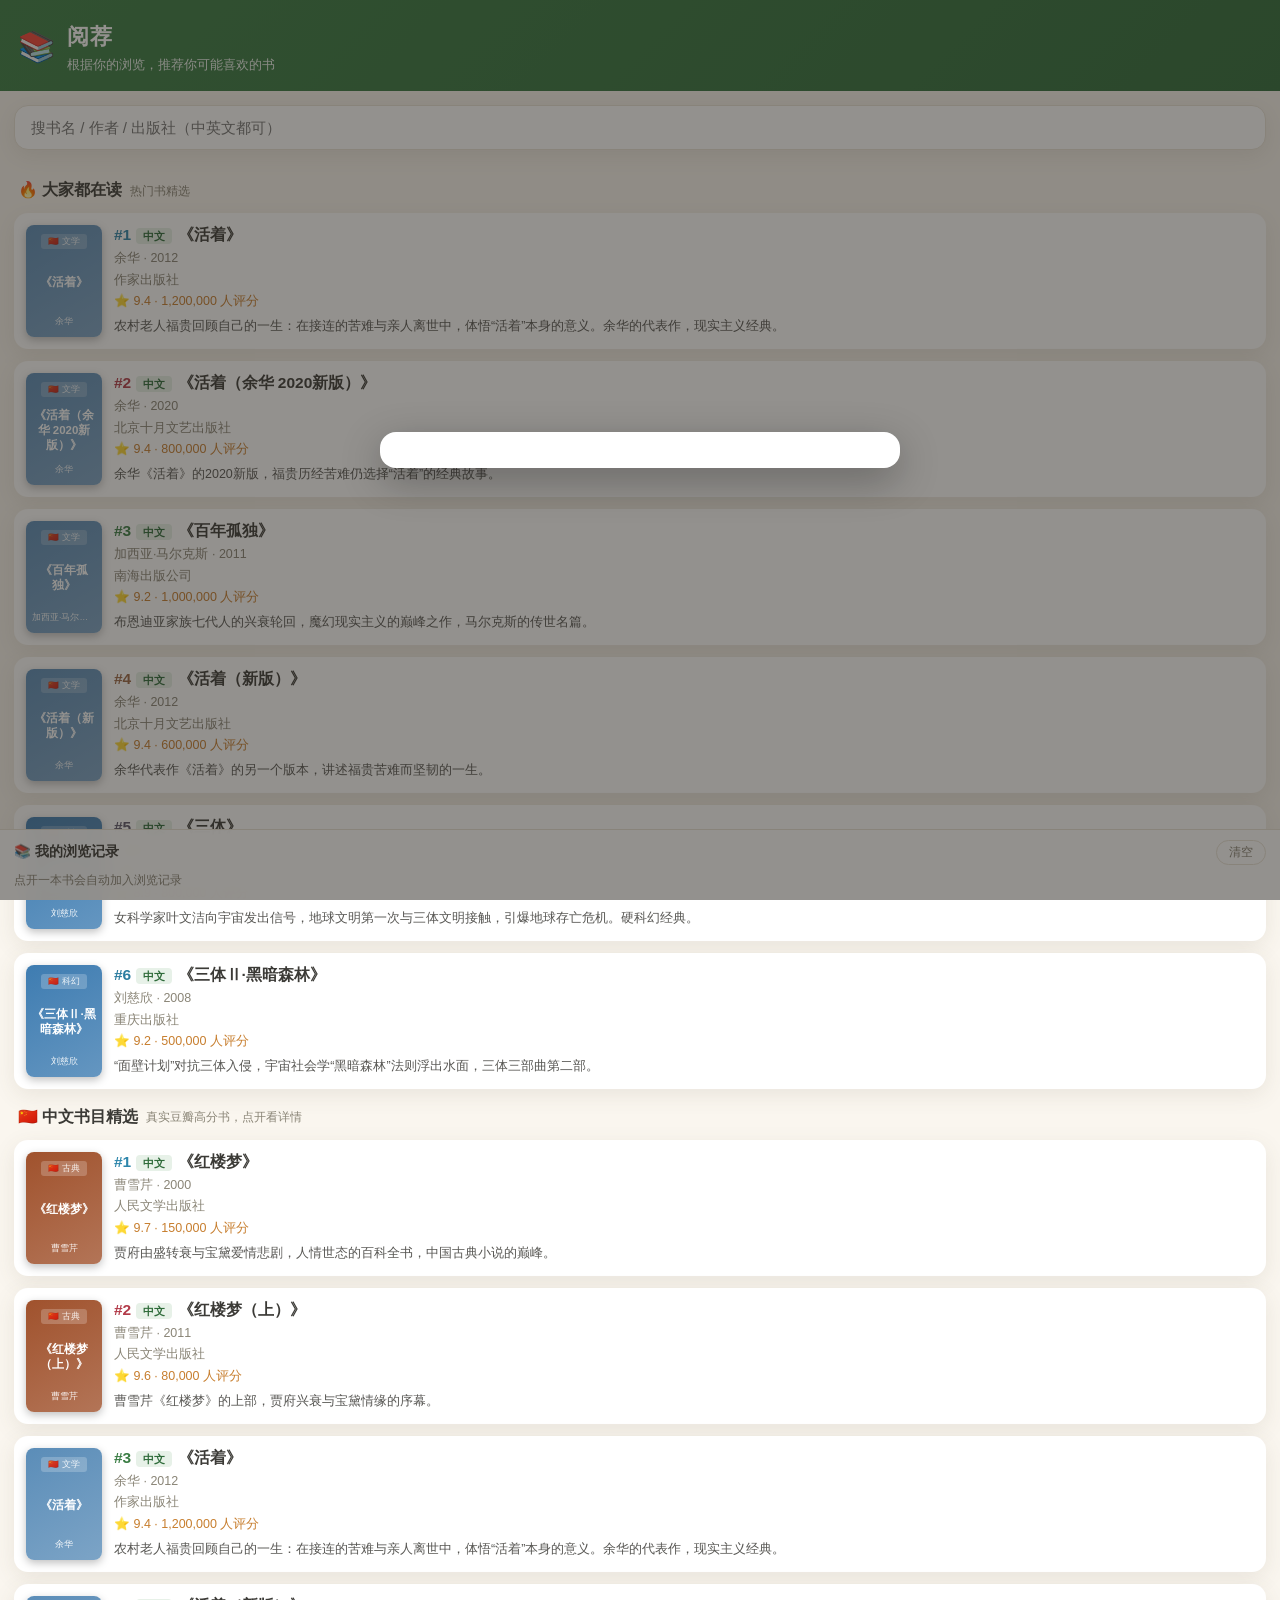
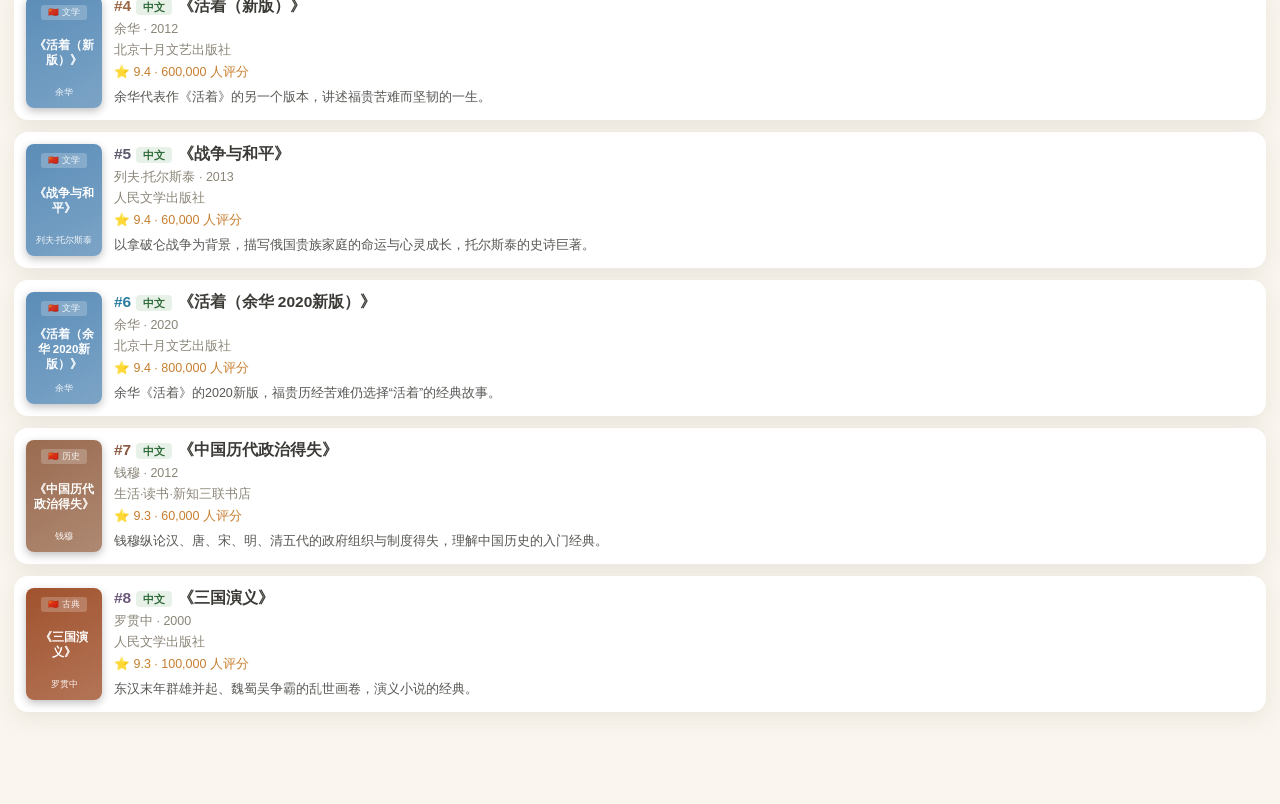
==== index.html @ 4a50ff68 "PWA 书籍推荐站点（纯前端）" ====
<!DOCTYPE html>
<html lang="zh-CN">
<head>
<meta charset="UTF-8">
<meta name="viewport" content="width=device-width, initial-scale=1.0, viewport-fit=cover">
<meta name="theme-color" content="#3a7d44">
<meta name="description" content="一个简单的书籍推荐应用，根据你的浏览自动推荐你可能喜欢的书">
<title>阅荐 · 书籍推荐</title>
<link rel="manifest" href="manifest.json">
<link rel="apple-touch-icon" href="icons/icon-192.png">
<link rel="stylesheet" href="style.css">
</head>
<body>

<header class="topbar">
  <div class="brand">
    <span class="logo">📚</span>
    <div class="brand-txt">
      <h1>阅荐</h1>
      <p>根据你的浏览，推荐你可能喜欢的书</p>
    </div>
  </div>
</header>

<!-- 搜索 -->
<section class="search-wrap">
  <input id="search-input" type="search" placeholder="搜书名 / 作者 / 出版社（中英文都可）" autocomplete="off">
</section>

<!-- 主内容 -->
<main id="main"></main>

<!-- 底部：浏览记录 / 清空 -->
<footer class="foot" id="foot">
  <div class="foot-head">
    <span>📚 我的浏览记录</span>
    <button id="clear-btn" class="ghost">清空</button>
  </div>
  <div id="history" class="history"></div>
</footer>

<!-- 详情弹窗 -->
<div id="overlay" class="overlay" hidden>
  <div class="modal" id="modal"></div>
</div>

<script src="app.js"></script>
<script>
if("serviceWorker" in navigator){
  window.addEventListener("load", ()=>{ navigator.serviceWorker.register("sw.js").catch(()=>{}); });
}
</script>
</body>
</html>
---- style.css ----
/* 阅荐 · 书籍推荐 —— 移动端优先，温暖纸质风，不依赖外网 */
:root{
  --paper:#faf6ef;      /* 纸面 */
  --card:#ffffff;
  --ink:#3b3a36;        /* 正文 */
  --sub:#8a8577;        /* 次要文字 */
  --line:#eae4d8;       /* 分隔线 */
  --accent:#3a7d44;     /* 主色 绿 */
  --accent2:#b08d57;    /* 辅色 棕 */
  --accent3:#2E86AB;    /* 蓝 */
  --radius:14px;
  --shadow:0 6px 22px rgba(90,80,60,.10);
}
*{box-sizing:border-box;-webkit-tap-highlight-color:transparent}
html,body{margin:0;padding:0}
body{
  background:var(--paper);
  color:var(--ink);
  font-family:-apple-system,BlinkMacSystemFont,"PingFang SC","Microsoft YaHei",sans-serif;
  line-height:1.55;
  padding-bottom:72px;
}

/* 顶栏 */
.topbar{
  background:linear-gradient(135deg,var(--accent) 0%,#2f6b3a 100%);
  color:#fff;
  padding:20px 18px 16px;
}
.brand{display:flex;align-items:center;gap:12px}
.logo{font-size:30px}
.brand-txt h1{margin:0;font-size:22px;letter-spacing:1px}
.brand-txt p{margin:2px 0 0;font-size:12.5px;opacity:.9}

/* 搜索 */
.search-wrap{padding:14px 14px 4px}
#search-input{
  width:100%;padding:13px 16px;font-size:15px;border:1px solid var(--line);
  border-radius:var(--radius);background:#fff;color:var(--ink);
  box-shadow:var(--shadow);outline:none;
}
#search-input:focus{border-color:var(--accent)}

/* 主内容 */
main{padding:8px 14px}
.section-title{
  font-size:16px;font-weight:700;margin:16px 4px 10px;
  display:flex;align-items:center;gap:8px;
}
.section-title .sub{font-size:12px;font-weight:400;color:var(--sub)}

/* 图书卡片 */
.book-card{
  background:var(--card);border-radius:var(--radius);box-shadow:var(--shadow);
  padding:12px;margin-bottom:12px;display:flex;gap:12px;cursor:pointer;
  transition:transform .06s ease;
}
.book-card:active{transform:scale(.985)}
.cover{
  width:76px;height:112px;border-radius:8px;flex-shrink:0;
  display:flex;flex-direction:column;align-items:center;justify-content:space-between;
  padding:9px 6px;color:#fff;text-align:center;box-shadow:0 3px 8px rgba(0,0,0,.25);
}
.cover .chip{
  font-size:8.5px;opacity:.9;background:rgba(255,255,255,.24);
  border-radius:3px;padding:1px 7px;max-width:100%;
  overflow:hidden;white-space:nowrap;text-overflow:ellipsis;
}
.cover .ctitle{
  font-size:11.5px;font-weight:700;line-height:1.3;word-break:break-all;
  display:-webkit-box;-webkit-line-clamp:4;-webkit-box-orient:vertical;overflow:hidden;
}
.cover .cauthor{font-size:8.5px;opacity:.92;max-width:100%;overflow:hidden;white-space:nowrap;text-overflow:ellipsis}
.book-info{flex:1;min-width:0}
.book-info h3{margin:0 0 3px;font-size:15.5px;line-height:1.35}
.book-info .meta{font-size:12.5px;color:var(--sub);margin:2px 0}
.book-info .stars{color:#c77e2e;font-size:12.5px}
.book-info .desc{
  font-size:12.5px;color:var(--ink);opacity:.85;margin-top:6px;
  display:-webkit-box;-webkit-line-clamp:2;-webkit-box-orient:vertical;overflow:hidden;
}
.chip-lang{
  display:inline-block;font-size:10.5px;padding:1px 7px;border-radius:4px;margin-right:6px;
}
.chip-cn{background:#e7f1e8;color:#2f6b3a}
.chip-en{background:#e7eff5;color:#2E86AB}

/* 占位/空态 */
.empty{padding:30px 16px;text-align:center;color:var(--sub);font-size:14px}

/* 底部浏览记录 */
.foot{
  position:fixed;left:0;right:0;bottom:0;z-index:20;
  background:rgba(255,255,255,.96);backdrop-filter:blur(8px);
  border-top:1px solid var(--line);padding:10px 14px;
  max-height:44vh;overflow:auto;
}
.foot-head{display:flex;align-items:center;justify-content:space-between;font-size:13.5px;font-weight:700;margin-bottom:6px}
.history{display:flex;flex-wrap:wrap;gap:6px}
.history .tag{
  background:#f0ebe0;border:1px solid var(--line);border-radius:14px;
  padding:4px 12px;font-size:12.5px;cursor:pointer;max-width:100%;
  overflow:hidden;white-space:nowrap;text-overflow:ellipsis;
}
button.ghost{
  background:none;border:1px solid var(--line);color:var(--sub);
  border-radius:14px;padding:3px 12px;font-size:12px;cursor:pointer;
}
button.ghost:active{background:#f0ebe0}

/* 弹窗 */
.overlay{
  position:fixed;inset:0;z-index:40;background:rgba(40,36,30,.5);
  display:flex;align-items:center;justify-content:center;padding:18px;
}
.modal{
  background:var(--card);border-radius:16px;width:100%;max-width:520px;
  max-height:88vh;overflow:auto;box-shadow:0 12px 40px rgba(0,0,0,.3);padding:18px;
}
.modal-head{display:flex;gap:14px;align-items:flex-start}
.modal .cover{width:96px;height:142px}
.modal h2{margin:0 0 6px;font-size:19px;line-height:1.3}
.modal .meta{font-size:13px;color:var(--sub);margin:3px 0}
.modal .desc-block{margin-top:14px;border-top:1px solid var(--line);padding-top:12px}
.modal .desc-block h4{margin:0 0 6px;font-size:13.5px;color:var(--accent)}
.modal .desc-body{font-size:13.5px;line-height:1.7;color:var(--ink)}
.modal-close{
  margin-top:16px;width:100%;padding:11px;border:none;border-radius:var(--radius);
  background:var(--accent);color:#fff;font-size:15px;cursor:pointer;
}

/* 点赞提示 */
.toast{
  position:fixed;bottom:110px;left:50%;transform:translateX(-50%);z-index:60;
  background:var(--ink);color:#fff;padding:9px 16px;border-radius:20px;font-size:13px;
  opacity:0;pointer-events:none;transition:opacity .25s;
}
.toast.show{opacity:.95}
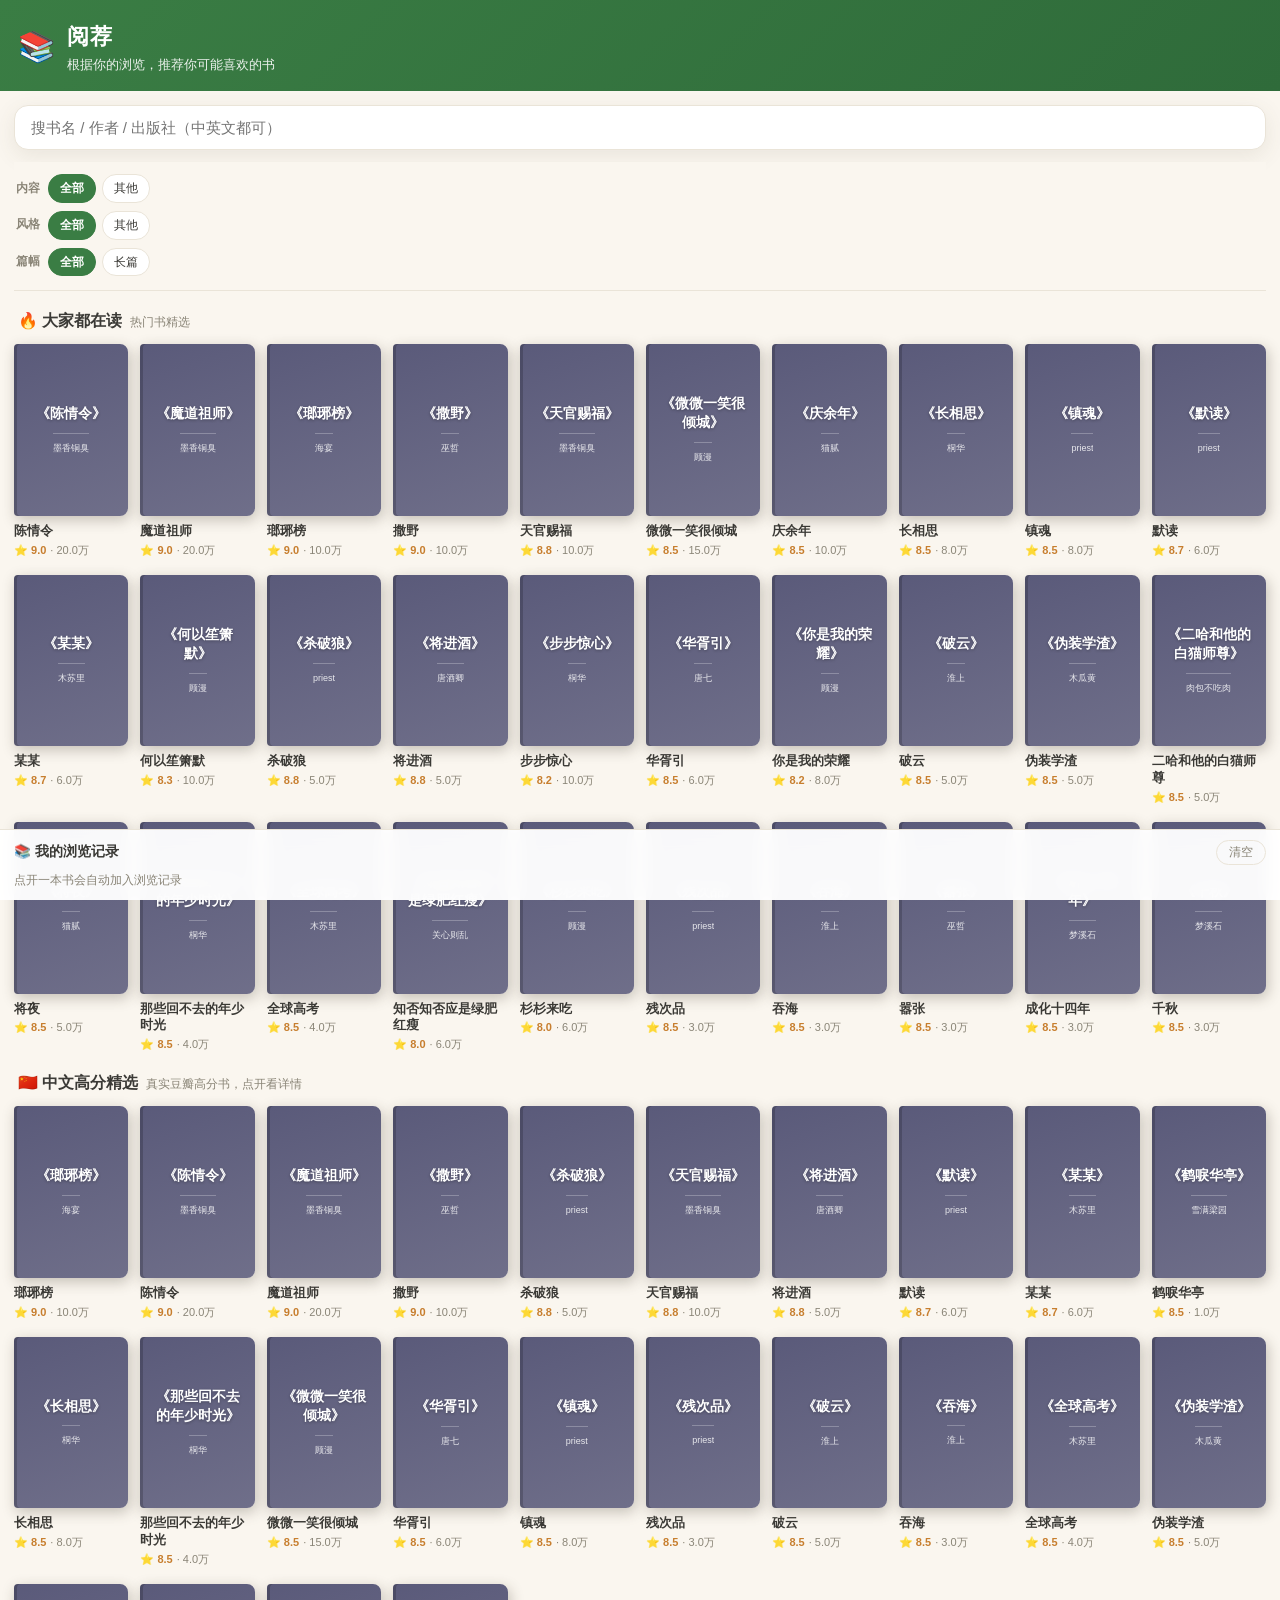
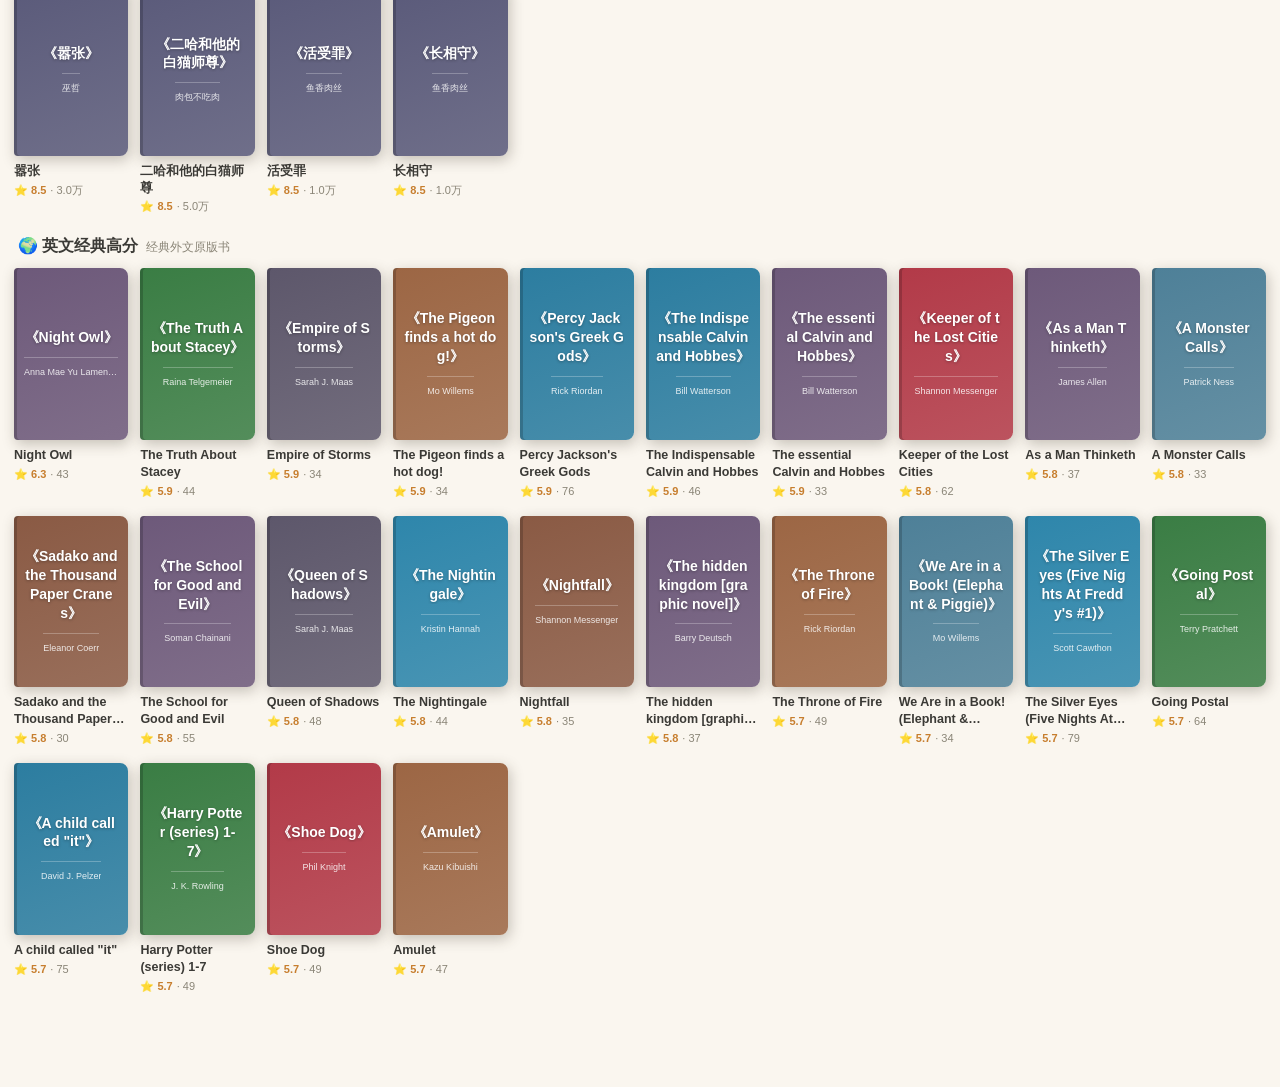
==== commit 1487ea91: "clean pages: romance edition" ====
--- a/index.html
+++ b/index.html
@@ -8,7 +8,7 @@
 <title>阅荐 · 书籍推荐</title>
 <link rel="manifest" href="manifest.json">
 <link rel="apple-touch-icon" href="icons/icon-192.png">
-<link rel="stylesheet" href="style.css">
+<link rel="stylesheet" href="style.css?v=2">
 </head>
 <body>
 
@@ -44,7 +44,7 @@
   <div class="modal" id="modal"></div>
 </div>
 
-<script src="app.js"></script>
+<script src="app.js?v=2"></script>
 <script>
 if("serviceWorker" in navigator){
   window.addEventListener("load", ()=>{ navigator.serviceWorker.register("sw.js").catch(()=>{}); });
--- a/style.css
+++ b/style.css
@@ -1,4 +1,4 @@
-/* 阅荐 · 书籍推荐 —— 移动端优先，温暖纸质风，不依赖外网 */
+/* 阅荐 · 书籍推荐 —— 阅读App风封面网格，温暖纸质，不依赖外网 */
 :root{
   --paper:#faf6ef;      /* 纸面 */
   --card:#ffffff;
@@ -10,6 +10,7 @@
   --accent3:#2E86AB;    /* 蓝 */
   --radius:14px;
   --shadow:0 6px 22px rgba(90,80,60,.10);
+  --shadow-hover:0 16px 34px rgba(60,50,35,.22);
 }
 *{box-sizing:border-box;-webkit-tap-highlight-color:transparent}
 html,body{margin:0;padding:0}
@@ -24,8 +25,7 @@
 /* 顶栏 */
 .topbar{
   background:linear-gradient(135deg,var(--accent) 0%,#2f6b3a 100%);
-  color:#fff;
-  padding:20px 18px 16px;
+  color:#fff;padding:20px 18px 16px;
 }
 .brand{display:flex;align-items:center;gap:12px}
 .logo{font-size:30px}
@@ -42,43 +42,65 @@
 #search-input:focus{border-color:var(--accent)}
 
 /* 主内容 */
-main{padding:8px 14px}
+main{padding:8px 14px 20px}
 .section-title{
-  font-size:16px;font-weight:700;margin:16px 4px 10px;
-  display:flex;align-items:center;gap:8px;
+  font-size:16px;font-weight:700;margin:18px 4px 10px;
+  display:flex;align-items:baseline;gap:8px;
 }
 .section-title .sub{font-size:12px;font-weight:400;color:var(--sub)}
 
-/* 图书卡片 */
-.book-card{
-  background:var(--card);border-radius:var(--radius);box-shadow:var(--shadow);
-  padding:12px;margin-bottom:12px;display:flex;gap:12px;cursor:pointer;
-  transition:transform .06s ease;
+/* ---------- 分类筛选栏 ---------- */
+.filter-bar{
+  position:sticky;top:0;z-index:15;background:var(--paper);
+  padding:8px 0 10px;border-bottom:1px solid var(--line);
 }
-.book-card:active{transform:scale(.985)}
-.cover{
-  width:76px;height:112px;border-radius:8px;flex-shrink:0;
-  display:flex;flex-direction:column;align-items:center;justify-content:space-between;
-  padding:9px 6px;color:#fff;text-align:center;box-shadow:0 3px 8px rgba(0,0,0,.25);
+.filter-row{display:flex;align-items:center;gap:6px;overflow-x:auto;padding:4px 2px;scrollbar-width:none}
+.filter-row::-webkit-scrollbar{display:none}
+.filter-label{font-size:11.5px;color:var(--sub);flex-shrink:0;font-weight:600;margin-right:2px}
+.fchip{
+  flex-shrink:0;font-size:12px;padding:4px 11px;border-radius:14px;cursor:pointer;
+  background:#fff;border:1px solid var(--line);color:var(--ink);transition:all .15s;white-space:nowrap;
 }
-.cover .chip{
-  font-size:8.5px;opacity:.9;background:rgba(255,255,255,.24);
-  border-radius:3px;padding:1px 7px;max-width:100%;
-  overflow:hidden;white-space:nowrap;text-overflow:ellipsis;
+.fchip.on{background:var(--accent);border-color:var(--accent);color:#fff;font-weight:600}
+
+/* ---------- 书封面网格 ---------- */
+.book-grid{
+  display:grid;gap:16px 12px;
+  grid-template-columns:repeat(auto-fill,minmax(104px,1fr));
+}
+.book-item{cursor:pointer;min-width:0}
+.book-item .cover{
+  width:100%;aspect-ratio:2/3;border-radius:4px 8px 8px 4px;position:relative;overflow:hidden;
+  display:flex;flex-direction:column;align-items:center;justify-content:center;
+  padding:14px 10px;color:#fff;text-align:center;
+  box-shadow:2px 4px 14px rgba(60,50,35,.28), inset 3px 0 0 rgba(0,0,0,.18);
+  transition:transform .22s cubic-bezier(.2,.7,.3,1), box-shadow .22s ease;
 }
 .cover .ctitle{
-  font-size:11.5px;font-weight:700;line-height:1.3;word-break:break-all;
-  display:-webkit-box;-webkit-line-clamp:4;-webkit-box-orient:vertical;overflow:hidden;
+  font-size:14px;font-weight:700;line-height:1.35;word-break:break-all;
+  text-shadow:0 1px 3px rgba(0,0,0,.3);
+  display:-webkit-box;-webkit-line-clamp:5;-webkit-box-orient:vertical;overflow:hidden;
 }
-.cover .cauthor{font-size:8.5px;opacity:.92;max-width:100%;overflow:hidden;white-space:nowrap;text-overflow:ellipsis}
-.book-info{flex:1;min-width:0}
-.book-info h3{margin:0 0 3px;font-size:15.5px;line-height:1.35}
-.book-info .meta{font-size:12.5px;color:var(--sub);margin:2px 0}
-.book-info .stars{color:#c77e2e;font-size:12.5px}
-.book-info .desc{
-  font-size:12.5px;color:var(--ink);opacity:.85;margin-top:6px;
+.cover .cauthor{
+  font-size:9px;opacity:.85;margin-top:10px;max-width:100%;
+  overflow:hidden;white-space:nowrap;text-overflow:ellipsis;
+  padding-top:8px;border-top:1px solid rgba(255,255,255,.3);
+}
+/* 封面下方文字 */
+.bi-title{
+  font-size:12.5px;margin-top:7px;line-height:1.35;font-weight:600;color:var(--ink);
   display:-webkit-box;-webkit-line-clamp:2;-webkit-box-orient:vertical;overflow:hidden;
 }
+.bi-meta{font-size:11px;color:var(--sub);margin-top:2px;display:flex;align-items:center;gap:4px}
+.bi-meta .stars{color:#c77e2e;font-weight:600}
+
+/* 桌面端悬停特效（手机/平板无 hover 则不触发） */
+@media (hover:hover) and (pointer:fine){
+  .book-item:hover .cover{transform:translateY(-8px) scale(1.05);box-shadow:var(--shadow-shadow,var(--shadow-hover))}
+  .book-item:hover .bi-title{color:var(--accent)}
+}
+.book-item:active .cover{transform:scale(.97)}
+
 .chip-lang{
   display:inline-block;font-size:10.5px;padding:1px 7px;border-radius:4px;margin-right:6px;
 }
@@ -86,7 +108,7 @@
 .chip-en{background:#e7eff5;color:#2E86AB}
 
 /* 占位/空态 */
-.empty{padding:30px 16px;text-align:center;color:var(--sub);font-size:14px}
+.empty{padding:36px 16px;text-align:center;color:var(--sub);font-size:14px}
 
 /* 底部浏览记录 */
 .foot{
@@ -113,14 +135,17 @@
   position:fixed;inset:0;z-index:40;background:rgba(40,36,30,.5);
   display:flex;align-items:center;justify-content:center;padding:18px;
 }
+.overlay[hidden]{display:none;}
 .modal{
   background:var(--card);border-radius:16px;width:100%;max-width:520px;
   max-height:88vh;overflow:auto;box-shadow:0 12px 40px rgba(0,0,0,.3);padding:18px;
 }
 .modal-head{display:flex;gap:14px;align-items:flex-start}
-.modal .cover{width:96px;height:142px}
+.modal .cover{width:110px;height:165px;flex-shrink:0}
 .modal h2{margin:0 0 6px;font-size:19px;line-height:1.3}
 .modal .meta{font-size:13px;color:var(--sub);margin:3px 0}
+.modal .tags{margin-top:8px;display:flex;flex-wrap:wrap;gap:6px}
+.modal .tags .t{font-size:11px;background:#f0ebe0;border-radius:10px;padding:2px 9px;color:var(--accent2)}
 .modal .desc-block{margin-top:14px;border-top:1px solid var(--line);padding-top:12px}
 .modal .desc-block h4{margin:0 0 6px;font-size:13.5px;color:var(--accent)}
 .modal .desc-body{font-size:13.5px;line-height:1.7;color:var(--ink)}
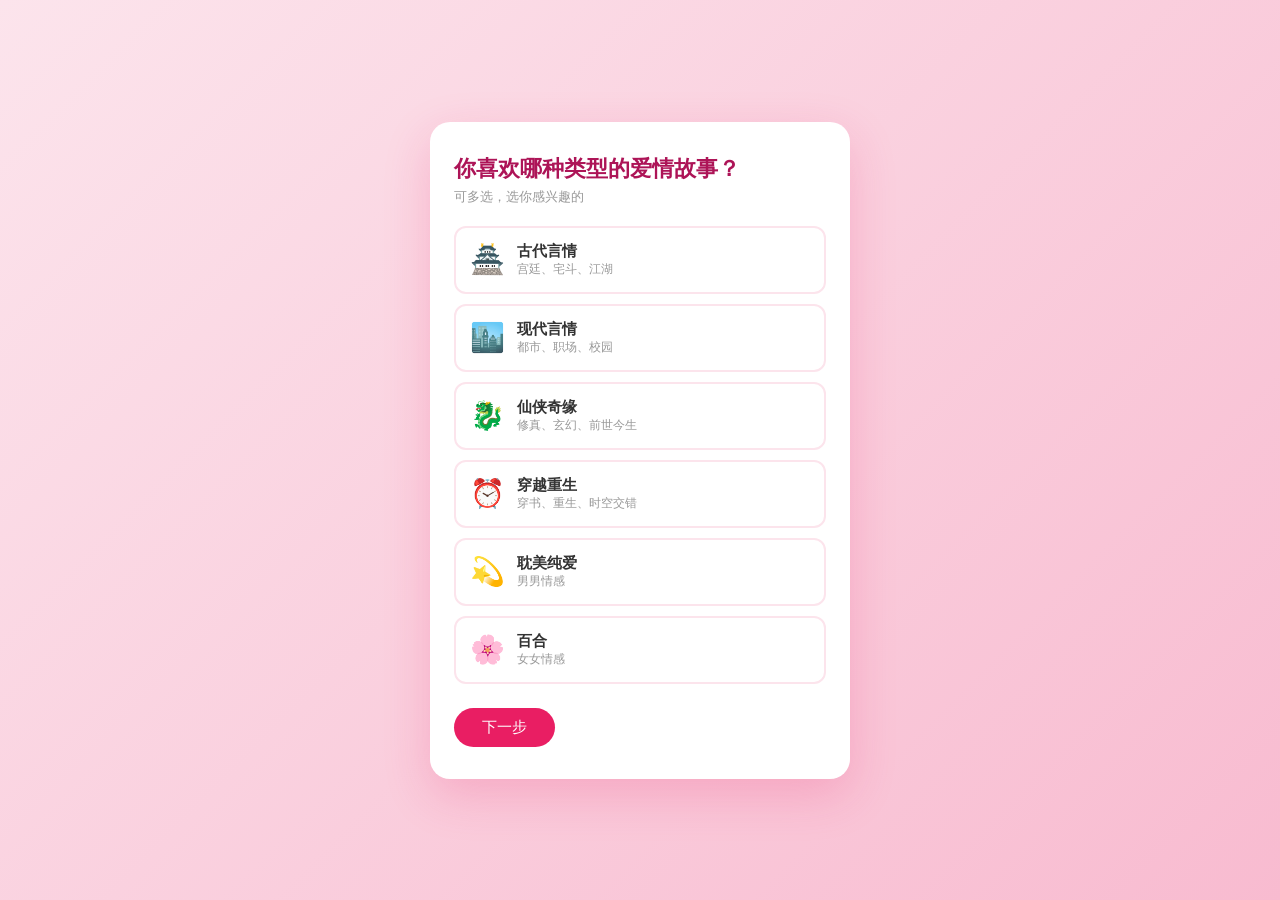
==== commit b3efe33f: "v3: 言情版全新部署" ====
--- a/index.html
+++ b/index.html
@@ -3,48 +3,50 @@
 <head>
 <meta charset="UTF-8">
 <meta name="viewport" content="width=device-width, initial-scale=1.0, viewport-fit=cover">
-<meta name="theme-color" content="#3a7d44">
-<meta name="description" content="一个简单的书籍推荐应用，根据你的浏览自动推荐你可能喜欢的书">
-<title>阅荐 · 书籍推荐</title>
+<meta name="theme-color" name="theme-color" content="#c2185b">
+<meta name="description" content="阅荐言情 · 发现你的下一本心动小说">
+<title>阅荐言情 · 发现你的心动小说</title>
 <link rel="manifest" href="manifest.json">
 <link rel="apple-touch-icon" href="icons/icon-192.png">
-<link rel="stylesheet" href="style.css?v=2">
+<link rel="stylesheet" href="style.css?v=3">
 </head>
 <body>
 
+<!-- 首屏引导问卷 -->
+<div id="onboarding" class="onboarding" hidden>
+  <div class="ob-card">
+    <h2 id="ob-title">欢迎来到阅荐言情</h2>
+    <p id="ob-sub">花10秒告诉我们你的偏好，推荐更懂你</p>
+    <div id="ob-body"></div>
+    <div class="ob-nav">
+      <button id="ob-back" class="ghost" hidden>上一步</button>
+      <button id="ob-next" class="primary">开始</button>
+    </div>
+  </div>
+</div>
+
 <header class="topbar">
   <div class="brand">
-    <span class="logo">📚</span>
+    <span class="logo">💘</span>
     <div class="brand-txt">
-      <h1>阅荐</h1>
-      <p>根据你的浏览，推荐你可能喜欢的书</p>
+      <h1>阅荐言情</h1>
+      <p id="greeting">发现你的下一本心动小说</p>
     </div>
   </div>
+  <button id="retry-btn" class="ghost" title="重新选择偏好" hidden>🎯 重选偏好</button>
 </header>
 
-<!-- 搜索 -->
 <section class="search-wrap">
-  <input id="search-input" type="search" placeholder="搜书名 / 作者 / 出版社（中英文都可）" autocomplete="off">
+  <input id="search-input" type="search" placeholder="搜书名 / 作者（中英文都可）" autocomplete="off">
 </section>
 
-<!-- 主内容 -->
 <main id="main"></main>
 
-<!-- 底部：浏览记录 / 清空 -->
-<footer class="foot" id="foot">
-  <div class="foot-head">
-    <span>📚 我的浏览记录</span>
-    <button id="clear-btn" class="ghost">清空</button>
-  </div>
-  <div id="history" class="history"></div>
-</footer>
-
-<!-- 详情弹窗 -->
 <div id="overlay" class="overlay" hidden>
   <div class="modal" id="modal"></div>
 </div>
 
-<script src="app.js?v=2"></script>
+<script src="app.js?v=3"></script>
 <script>
 if("serviceWorker" in navigator){
   window.addEventListener("load", ()=>{ navigator.serviceWorker.register("sw.js").catch(()=>{}); });
--- a/style.css
+++ b/style.css
@@ -1,163 +1,111 @@
-/* 阅荐 · 书籍推荐 —— 阅读App风封面网格，温暖纸质，不依赖外网 */
+/* 阅荐言情 · 粉系言情风格 + Netflix横向卡片流 */
 :root{
-  --paper:#faf6ef;      /* 纸面 */
-  --card:#ffffff;
-  --ink:#3b3a36;        /* 正文 */
-  --sub:#8a8577;        /* 次要文字 */
-  --line:#eae4d8;       /* 分隔线 */
-  --accent:#3a7d44;     /* 主色 绿 */
-  --accent2:#b08d57;    /* 辅色 棕 */
-  --accent3:#2E86AB;    /* 蓝 */
-  --radius:14px;
-  --shadow:0 6px 22px rgba(90,80,60,.10);
-  --shadow-hover:0 16px 34px rgba(60,50,35,.22);
+  --bg:#fff5f7; --card:#fff; --text:#333; --sub:#999;
+  --primary:#e91e63; --primary-d:#ad1457; --border:#fce4ec;
+  --shadow:0 2px 12px rgba(233,30,99,.08);
 }
-*{box-sizing:border-box;-webkit-tap-highlight-color:transparent}
-html,body{margin:0;padding:0}
-body{
-  background:var(--paper);
-  color:var(--ink);
-  font-family:-apple-system,BlinkMacSystemFont,"PingFang SC","Microsoft YaHei",sans-serif;
-  line-height:1.55;
-  padding-bottom:72px;
-}
+*{margin:0;padding:0;box-sizing:border-box}
+body{font-family:-apple-system,BlinkMacSystemFont,"Segoe UI","PingFang SC","Hiragino Sans GB","Microsoft YaHei",sans-serif;
+  background:var(--bg);color:var(--text);padding-bottom:40px}
 
 /* 顶栏 */
-.topbar{
-  background:linear-gradient(135deg,var(--accent) 0%,#2f6b3a 100%);
-  color:#fff;padding:20px 18px 16px;
-}
-.brand{display:flex;align-items:center;gap:12px}
-.logo{font-size:30px}
-.brand-txt h1{margin:0;font-size:22px;letter-spacing:1px}
-.brand-txt p{margin:2px 0 0;font-size:12.5px;opacity:.9}
+.topbar{background:linear-gradient(135deg,#e91e63,#c2185b);color:#fff;padding:16px 20px;
+  display:flex;justify-content:space-between;align-items:center;position:sticky;top:0;z-index:100;
+  box-shadow:0 2px 8px rgba(233,30,99,.3)}
+.brand{display:flex;align-items:center;gap:10px}
+.logo{font-size:28px}
+.brand-txt h1{font-size:20px;font-weight:700}
+.brand-txt p{font-size:12px;opacity:.9;margin-top:2px}
 
 /* 搜索 */
-.search-wrap{padding:14px 14px 4px}
-#search-input{
-  width:100%;padding:13px 16px;font-size:15px;border:1px solid var(--line);
-  border-radius:var(--radius);background:#fff;color:var(--ink);
-  box-shadow:var(--shadow);outline:none;
-}
-#search-input:focus{border-color:var(--accent)}
+.search-wrap{padding:12px 16px;position:sticky;top:64px;background:var(--bg);z-index:99}
+#search-input{width:100%;padding:12px 16px;border:2px solid var(--border);border-radius:24px;
+  font-size:15px;outline:none;background:#fff;transition:border .2s}
+#search-input:focus{border-color:var(--primary)}
 
 /* 主内容 */
-main{padding:8px 14px 20px}
-.section-title{
-  font-size:16px;font-weight:700;margin:18px 4px 10px;
-  display:flex;align-items:baseline;gap:8px;
+main{padding:8px 0}
+
+/* 横向卡片流 */
+.book-row{margin-bottom:24px}
+.row-title{font-size:17px;font-weight:700;padding:8px 16px;margin-bottom:8px;
+  border-left:4px solid var(--primary);padding-left:12px}
+.row-scroll{display:flex;gap:12px;overflow-x:auto;padding:4px 16px;
+  -webkit-overflow-scrolling:touch;scrollbar-width:thin}
+.row-scroll.single{flex-direction:column;overflow-x:hidden;overflow-y:auto}
+.row-scroll.single .card{width:100%}
+.row-scroll::-webkit-scrollbar{height:4px}
+.row-scroll::-webkit-scrollbar-thumb{background:#f8bbd0;border-radius:2px}
+
+/* 卡片 */
+.card{flex:0 0 130px;cursor:pointer;transition:transform .25s, box-shadow .25s}
+.card:hover{transform:scale(1.06) translateY(-4px);z-index:10;
+  box-shadow:0 8px 24px rgba(233,30,99,.2)}
+.card-cover-wrap{position:relative;margin-bottom:6px}
+.cover{width:130px;height:185px;border-radius:8px;overflow:hidden;
+  display:flex;flex-direction:column;justify-content:flex-end;padding:10px;
+  box-shadow:0 2px 8px rgba(0,0,0,.12)}
+.ctitle{color:#fff;font-size:12px;font-weight:700;line-height:1.3;
+  text-shadow:0 1px 3px rgba(0,0,0,.4)}
+.cauthor{color:rgba(255,255,255,.85);font-size:10px;margin-top:4px}
+.rank-badge{position:absolute;top:-4px;left:-4px;background:var(--primary);color:#fff;
+  font-size:11px;font-weight:700;padding:2px 8px;border-radius:10px;z-index:2;
+  box-shadow:0 2px 4px rgba(0,0,0,.2)}
+.card-title{font-size:12px;font-weight:600;line-height:1.3;
+  overflow:hidden;text-overflow:ellipsis;display:-webkit-box;-webkit-line-clamp:2;-webkit-box-orient:vertical}
+.card-author{font-size:11px;color:var(--sub);margin-top:2px}
+.card-stars{font-size:11px;color:#c77e2e;margin-top:2px}
+
+/* 空状态 */
+.empty{text-align:center;padding:60px 20px;color:var(--sub);font-size:14px}
+
+/* 详情弹窗 */
+.overlay{position:fixed;inset:0;background:rgba(0,0,0,.5);z-index:1000;
+  display:flex;align-items:center;justify-content:center;padding:20px}
+.modal{background:#fff;border-radius:16px;max-width:480px;width:100%;max-height:85vh;
+  overflow-y:auto;padding:24px;box-shadow:0 16px 48px rgba(0,0,0,.2)}
+.modal-head{display:flex;gap:16px;margin-bottom:16px}
+.modal-head .cover{width:110px;height:155px;flex-shrink:0}
+.modal-head h2{font-size:18px;line-height:1.4;margin-bottom:8px}
+.modal-head .meta{font-size:13px;color:var(--sub);margin-top:3px}
+.tags{margin-top:8px;display:flex;gap:6px;flex-wrap:wrap}
+.t{background:#fce4ec;color:var(--primary-d);font-size:11px;padding:2px 8px;border-radius:10px}
+.desc-block{margin-top:12px}
+.desc-block h4{font-size:14px;color:var(--primary);margin-bottom:6px}
+.desc-body{font-size:14px;line-height:1.7;color:#555;white-space:pre-wrap}
+.modal-close{display:block;margin:20px auto 0;padding:10px 32px;background:var(--primary);
+  color:#fff;border:none;border-radius:20px;font-size:14px;cursor:pointer}
+.modal-close:hover{background:var(--primary-d)}
+
+/* 首屏问卷 */
+.onboarding{position:fixed;inset:0;background:linear-gradient(135deg,#fce4ec,#f8bbd0);
+  z-index:2000;display:flex;align-items:center;justify-content:center;padding:20px}
+.ob-card{background:#fff;border-radius:20px;max-width:420px;width:100%;padding:32px 24px;
+  box-shadow:0 16px 48px rgba(233,30,99,.2)}
+.ob-card h2{font-size:22px;color:var(--primary-d);margin-bottom:4px}
+.ob-card>p{font-size:13px;color:var(--sub);margin-bottom:20px}
+.ob-opts{display:flex;flex-direction:column;gap:10px}
+.ob-opt{display:flex;align-items:center;gap:12px;padding:14px;border:2px solid #fce4ec;
+  border-radius:12px;cursor:pointer;transition:all .2s}
+.ob-opt:hover{border-color:var(--primary);background:#fff5f7}
+.ob-opt.on{border-color:var(--primary);background:#fce4ec}
+.ob-icon{font-size:28px}
+.ob-label{font-size:15px;font-weight:600}
+.ob-desc{font-size:12px;color:var(--sub)}
+.ob-nav{display:flex;justify-content:space-between;margin-top:24px}
+.primary{background:var(--primary);color:#fff;border:none;padding:10px 28px;
+  border-radius:20px;font-size:15px;cursor:pointer}
+.primary:hover{background:var(--primary-d)}
+.ghost{background:transparent;color:var(--primary);border:1px solid var(--primary);
+  padding:10px 20px;border-radius:20px;font-size:14px;cursor:pointer}
+
+/* 重选偏好按钮 */
+#retry-btn{background:rgba(255,255,255,.2);color:#fff;border:1px solid rgba(255,255,255,.4);
+  padding:6px 14px;border-radius:14px;font-size:12px;cursor:pointer}
+
+/* 响应式：手机 */
+@media(max-width:480px){
+  .card{flex:0 0 105px}
+  .cover{width:105px;height:150px}
+  .ctitle{font-size:11px}
 }
-.section-title .sub{font-size:12px;font-weight:400;color:var(--sub)}
-
-/* ---------- 分类筛选栏 ---------- */
-.filter-bar{
-  position:sticky;top:0;z-index:15;background:var(--paper);
-  padding:8px 0 10px;border-bottom:1px solid var(--line);
-}
-.filter-row{display:flex;align-items:center;gap:6px;overflow-x:auto;padding:4px 2px;scrollbar-width:none}
-.filter-row::-webkit-scrollbar{display:none}
-.filter-label{font-size:11.5px;color:var(--sub);flex-shrink:0;font-weight:600;margin-right:2px}
-.fchip{
-  flex-shrink:0;font-size:12px;padding:4px 11px;border-radius:14px;cursor:pointer;
-  background:#fff;border:1px solid var(--line);color:var(--ink);transition:all .15s;white-space:nowrap;
-}
-.fchip.on{background:var(--accent);border-color:var(--accent);color:#fff;font-weight:600}
-
-/* ---------- 书封面网格 ---------- */
-.book-grid{
-  display:grid;gap:16px 12px;
-  grid-template-columns:repeat(auto-fill,minmax(104px,1fr));
-}
-.book-item{cursor:pointer;min-width:0}
-.book-item .cover{
-  width:100%;aspect-ratio:2/3;border-radius:4px 8px 8px 4px;position:relative;overflow:hidden;
-  display:flex;flex-direction:column;align-items:center;justify-content:center;
-  padding:14px 10px;color:#fff;text-align:center;
-  box-shadow:2px 4px 14px rgba(60,50,35,.28), inset 3px 0 0 rgba(0,0,0,.18);
-  transition:transform .22s cubic-bezier(.2,.7,.3,1), box-shadow .22s ease;
-}
-.cover .ctitle{
-  font-size:14px;font-weight:700;line-height:1.35;word-break:break-all;
-  text-shadow:0 1px 3px rgba(0,0,0,.3);
-  display:-webkit-box;-webkit-line-clamp:5;-webkit-box-orient:vertical;overflow:hidden;
-}
-.cover .cauthor{
-  font-size:9px;opacity:.85;margin-top:10px;max-width:100%;
-  overflow:hidden;white-space:nowrap;text-overflow:ellipsis;
-  padding-top:8px;border-top:1px solid rgba(255,255,255,.3);
-}
-/* 封面下方文字 */
-.bi-title{
-  font-size:12.5px;margin-top:7px;line-height:1.35;font-weight:600;color:var(--ink);
-  display:-webkit-box;-webkit-line-clamp:2;-webkit-box-orient:vertical;overflow:hidden;
-}
-.bi-meta{font-size:11px;color:var(--sub);margin-top:2px;display:flex;align-items:center;gap:4px}
-.bi-meta .stars{color:#c77e2e;font-weight:600}
-
-/* 桌面端悬停特效（手机/平板无 hover 则不触发） */
-@media (hover:hover) and (pointer:fine){
-  .book-item:hover .cover{transform:translateY(-8px) scale(1.05);box-shadow:var(--shadow-shadow,var(--shadow-hover))}
-  .book-item:hover .bi-title{color:var(--accent)}
-}
-.book-item:active .cover{transform:scale(.97)}
-
-.chip-lang{
-  display:inline-block;font-size:10.5px;padding:1px 7px;border-radius:4px;margin-right:6px;
-}
-.chip-cn{background:#e7f1e8;color:#2f6b3a}
-.chip-en{background:#e7eff5;color:#2E86AB}
-
-/* 占位/空态 */
-.empty{padding:36px 16px;text-align:center;color:var(--sub);font-size:14px}
-
-/* 底部浏览记录 */
-.foot{
-  position:fixed;left:0;right:0;bottom:0;z-index:20;
-  background:rgba(255,255,255,.96);backdrop-filter:blur(8px);
-  border-top:1px solid var(--line);padding:10px 14px;
-  max-height:44vh;overflow:auto;
-}
-.foot-head{display:flex;align-items:center;justify-content:space-between;font-size:13.5px;font-weight:700;margin-bottom:6px}
-.history{display:flex;flex-wrap:wrap;gap:6px}
-.history .tag{
-  background:#f0ebe0;border:1px solid var(--line);border-radius:14px;
-  padding:4px 12px;font-size:12.5px;cursor:pointer;max-width:100%;
-  overflow:hidden;white-space:nowrap;text-overflow:ellipsis;
-}
-button.ghost{
-  background:none;border:1px solid var(--line);color:var(--sub);
-  border-radius:14px;padding:3px 12px;font-size:12px;cursor:pointer;
-}
-button.ghost:active{background:#f0ebe0}
-
-/* 弹窗 */
-.overlay{
-  position:fixed;inset:0;z-index:40;background:rgba(40,36,30,.5);
-  display:flex;align-items:center;justify-content:center;padding:18px;
-}
-.overlay[hidden]{display:none;}
-.modal{
-  background:var(--card);border-radius:16px;width:100%;max-width:520px;
-  max-height:88vh;overflow:auto;box-shadow:0 12px 40px rgba(0,0,0,.3);padding:18px;
-}
-.modal-head{display:flex;gap:14px;align-items:flex-start}
-.modal .cover{width:110px;height:165px;flex-shrink:0}
-.modal h2{margin:0 0 6px;font-size:19px;line-height:1.3}
-.modal .meta{font-size:13px;color:var(--sub);margin:3px 0}
-.modal .tags{margin-top:8px;display:flex;flex-wrap:wrap;gap:6px}
-.modal .tags .t{font-size:11px;background:#f0ebe0;border-radius:10px;padding:2px 9px;color:var(--accent2)}
-.modal .desc-block{margin-top:14px;border-top:1px solid var(--line);padding-top:12px}
-.modal .desc-block h4{margin:0 0 6px;font-size:13.5px;color:var(--accent)}
-.modal .desc-body{font-size:13.5px;line-height:1.7;color:var(--ink)}
-.modal-close{
-  margin-top:16px;width:100%;padding:11px;border:none;border-radius:var(--radius);
-  background:var(--accent);color:#fff;font-size:15px;cursor:pointer;
-}
-
-/* 点赞提示 */
-.toast{
-  position:fixed;bottom:110px;left:50%;transform:translateX(-50%);z-index:60;
-  background:var(--ink);color:#fff;padding:9px 16px;border-radius:20px;font-size:13px;
-  opacity:0;pointer-events:none;transition:opacity .25s;
-}
-.toast.show{opacity:.95}
